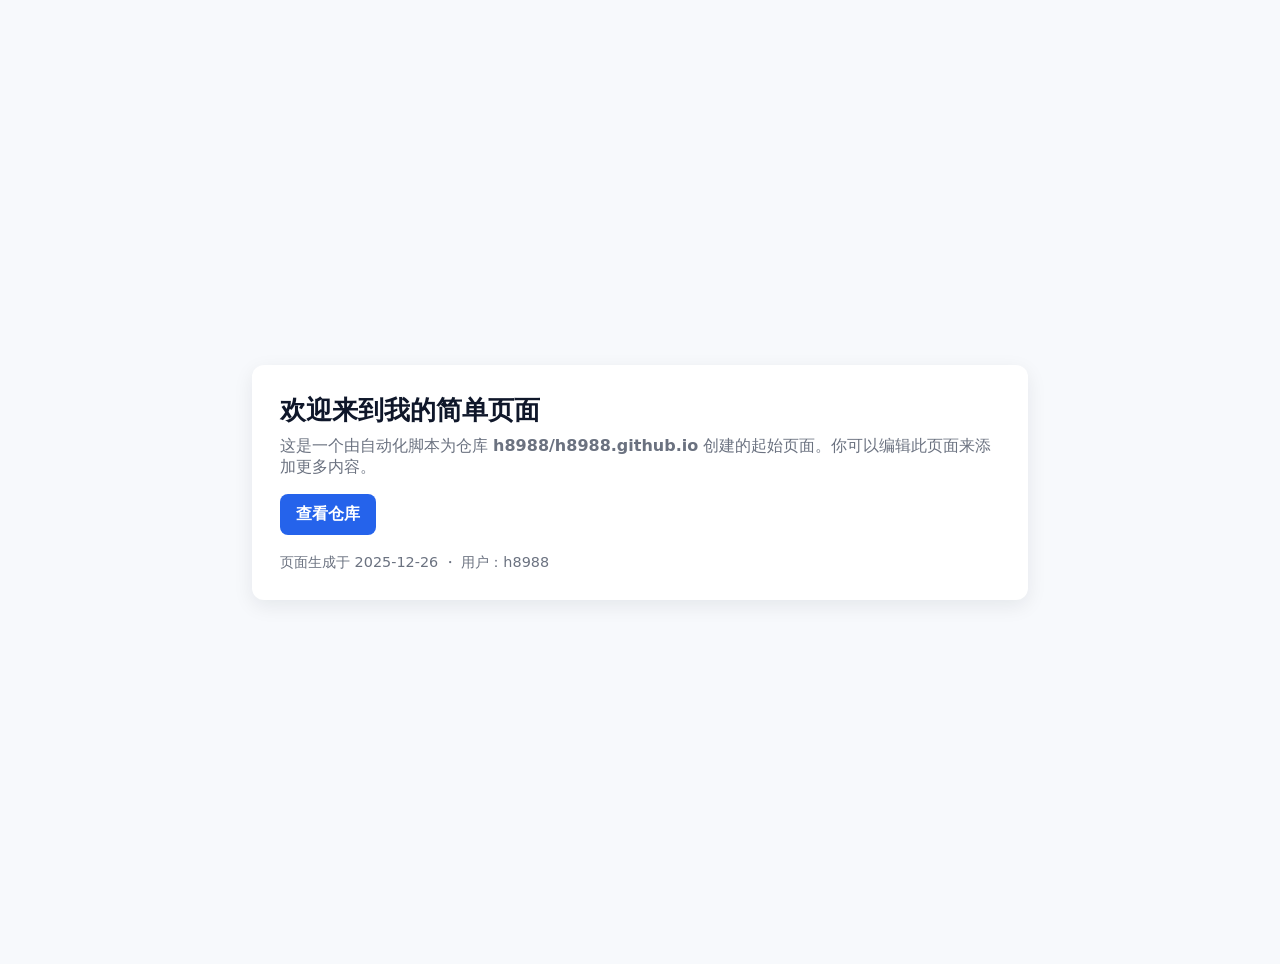
==== index.html @ 5e5e6cbb "Create initial index.html for simple page" ====
<!doctype html>
<html lang="zh-CN">
  <head>
    <meta charset="utf-8" />
    <meta name="viewport" content="width=device-width,initial-scale=1" />
    <title>欢迎 — 简单页面</title>
    <style>
      :root{--bg:#f7f9fc;--card:#ffffff;--accent:#2563eb;--muted:#6b7280}
      html,body{height:100%;margin:0;font-family:Inter,system-ui,-apple-system,Segoe UI,Roboto,'Helvetica Neue',Arial}
      body{background:var(--bg);display:flex;align-items:center;justify-content:center;padding:32px}
      .card{background:var(--card);border-radius:12px;box-shadow:0 6px 20px rgba(15,23,42,0.08);max-width:720px;width:100%;padding:28px}
      h1{margin:0 0 8px;font-size:1.6rem;color:#0f172a}
      p.lead{margin:0 0 16px;color:var(--muted)}
      a.button{display:inline-block;padding:10px 16px;background:var(--accent);color:#fff;border-radius:8px;text-decoration:none;font-weight:600}
      footer{margin-top:18px;color:var(--muted);font-size:0.9rem}
    </style>
  </head>
  <body>
    <main class="card">
      <h1>欢迎来到我的简单页面</h1>
      <p class="lead">这是一个由自动化脚本为仓库 <strong>h8988/h8988.github.io</strong> 创建的起始页面。你可以编辑此页面来添加更多内容。</p>
      <p>
        <a class="button" href="https://github.com/h8988/h8988.github.io">查看仓库</a>
      </p>
      <footer>页面生成于 2025-12-26 ・ 用户：h8988</footer>
    </main>
  </body>
</html>
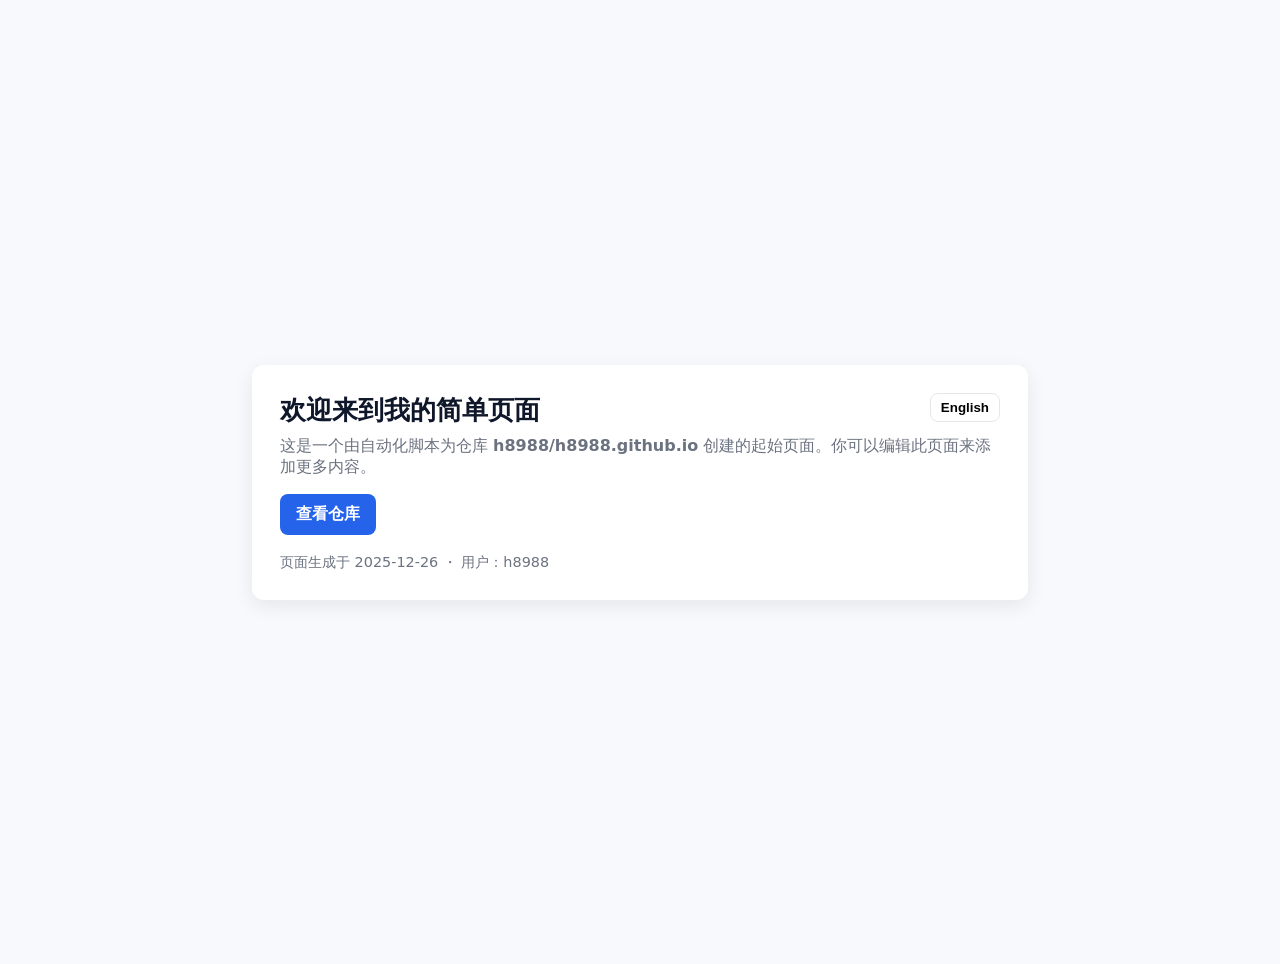
==== commit f7eb1e10: "Add bilingual support and language toggle to index.html" ====
--- a/index.html
+++ b/index.html
@@ -1,5 +1,5 @@
 <!doctype html>
-<html lang="zh-CN">
+<html lang="zh-CN" class="lang-zh">
   <head>
     <meta charset="utf-8" />
     <meta name="viewport" content="width=device-width,initial-scale=1" />
@@ -13,16 +13,48 @@
       p.lead{margin:0 0 16px;color:var(--muted)}
       a.button{display:inline-block;padding:10px 16px;background:var(--accent);color:#fff;border-radius:8px;text-decoration:none;font-weight:600}
       footer{margin-top:18px;color:var(--muted);font-size:0.9rem}
+      /* bilingual visibility */
+      .lang-zh .en{display:none}
+      .lang-en .zh{display:none}
+      .lang-switch{float:right}
+      .lang-switch button{background:transparent;border:1px solid #e5e7eb;padding:6px 10px;border-radius:8px;cursor:pointer;font-weight:600}
     </style>
   </head>
   <body>
     <main class="card">
-      <h1>欢迎来到我的简单页面</h1>
-      <p class="lead">这是一个由自动化脚本为仓库 <strong>h8988/h8988.github.io</strong> 创建的起始页面。你可以编辑此页面来添加更多内容。</p>
+      <div class="lang-switch" style="margin-bottom:8px">
+        <button id="langToggle" aria-pressed="false">English</button>
+      </div>
+      <h1 class="zh">欢迎来到我的简单页面</h1>
+      <h1 class="en">Welcome to my simple page</h1>
+
+      <p class="lead zh">这是一个由自动化脚本为仓库 <strong>h8988/h8988.github.io</strong> 创建的起始页面。你可以编辑此页面来添加更多内容。</p>
+      <p class="lead en">This starter page was generated by an automation script for the repository <strong>h8988/h8988.github.io</strong>. You can edit this page to add more content.</p>
+
       <p>
-        <a class="button" href="https://github.com/h8988/h8988.github.io">查看仓库</a>
+        <a class="button zh" href="https://github.com/h8988/h8988.github.io">查看仓库</a>
+        <a class="button en" href="https://github.com/h8988/h8988.github.io">View repository</a>
       </p>
-      <footer>页面生成于 2025-12-26 ・ 用户：h8988</footer>
+
+      <footer>
+        <span class="zh">页面生成于 2025-12-26 ・ 用户：h8988</span>
+        <span class="en">Page generated on 2025-12-26 ・ User: h8988</span>
+      </footer>
     </main>
+    <script>
+      // simple language toggle
+      (function(){
+        const btn = document.getElementById('langToggle');
+        const root = document.documentElement;
+        btn.addEventListener('click', function(e){
+          e.preventDefault();
+          const toEn = root.classList.contains('lang-zh');
+          root.classList.toggle('lang-zh', !toEn);
+          root.classList.toggle('lang-en', toEn);
+          btn.textContent = toEn ? '中文' : 'English';
+          btn.setAttribute('aria-pressed', String(toEn));
+        });
+      })();
+    </script>
   </body>
 </html>
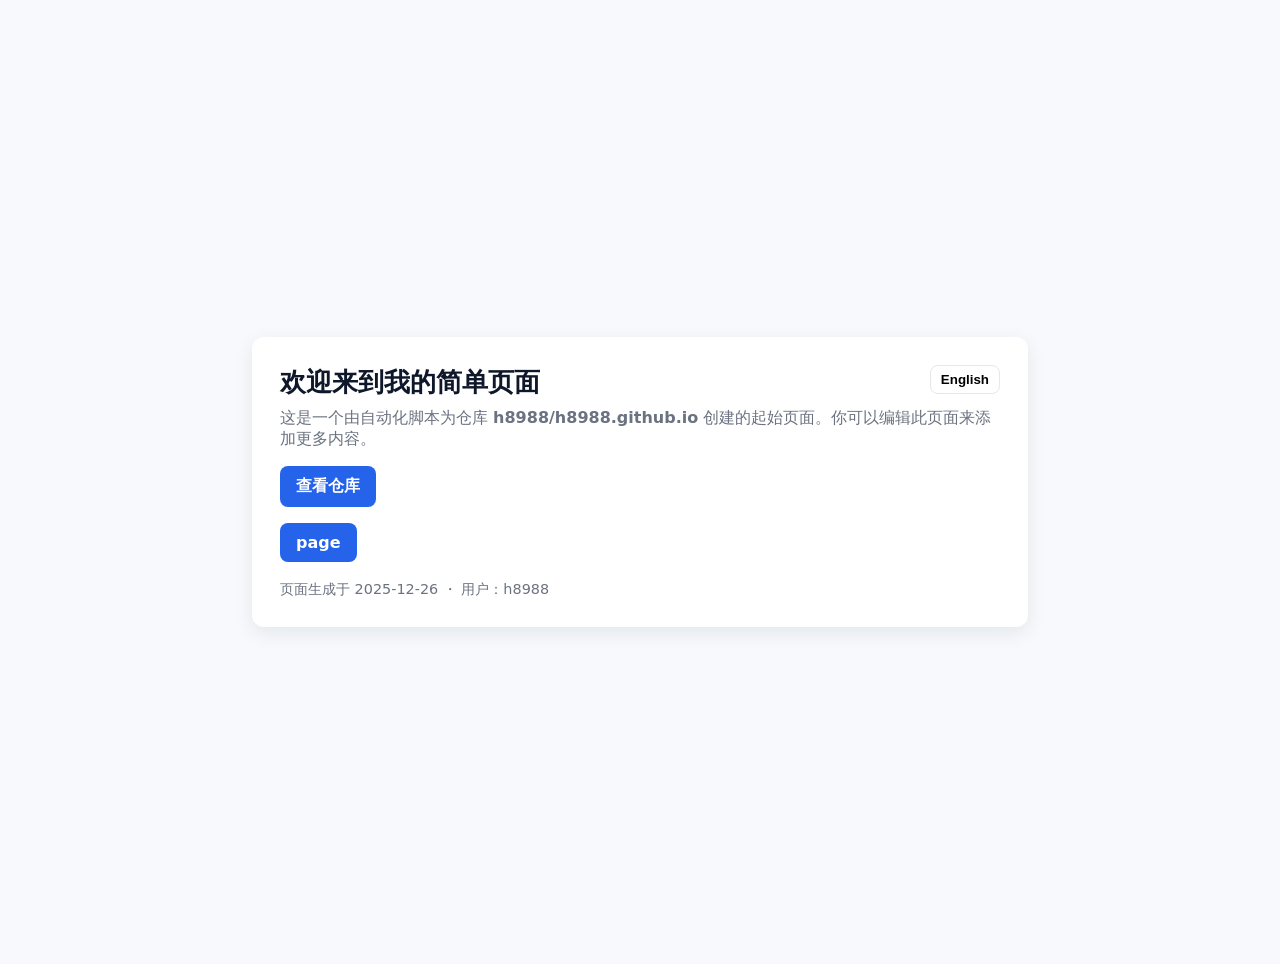
==== commit da31e8e9: "feat: add additional buttons for repository navigation in both languages" ====
--- a/index.html
+++ b/index.html
@@ -35,6 +35,10 @@
         <a class="button zh" href="https://github.com/h8988/h8988.github.io">查看仓库</a>
         <a class="button en" href="https://github.com/h8988/h8988.github.io">View repository</a>
       </p>
+      <p>
+        <a class="button zh" href="https://github.com/h8988/h8988.github.io/a">page</a>
+        <a class="button en" href="https://github.com/h8988/h8988.github.io/a">page</a>
+      </p>
 
       <footer>
         <span class="zh">页面生成于 2025-12-26 ・ 用户：h8988</span>
